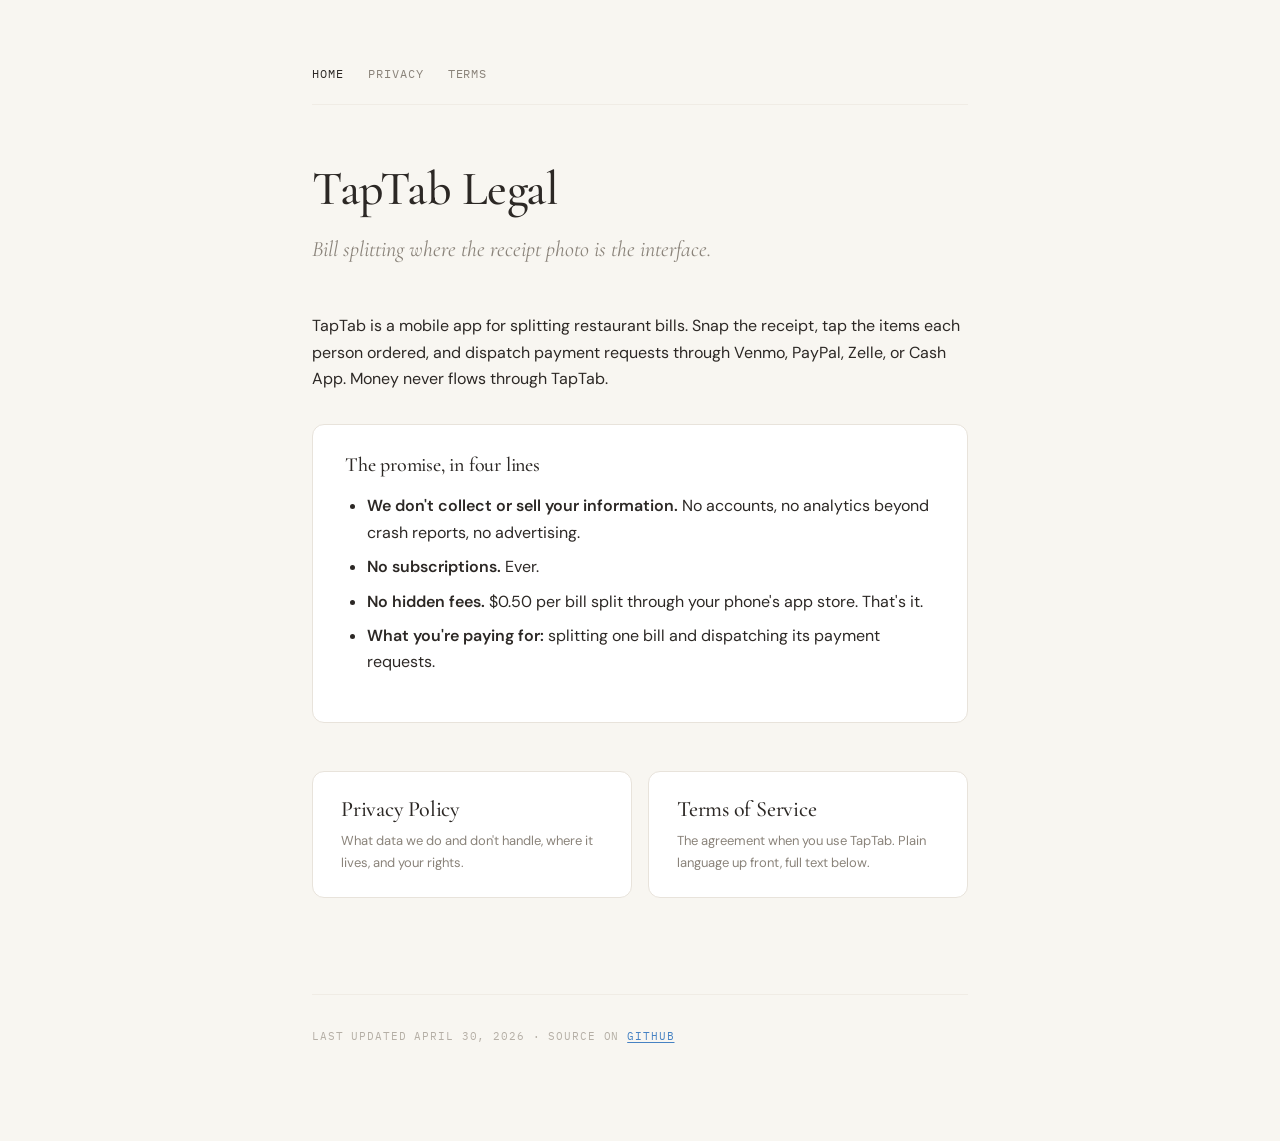
==== index.html @ 342fec5c "feat: initial site — privacy policy, terms of service, landing page Static HTML + CSS, no build step" ====
<!DOCTYPE html>
<html lang="en">
<head>
  <meta charset="UTF-8" />
  <meta name="viewport" content="width=device-width, initial-scale=1.0" />
  <title>TapTab — Legal</title>
  <meta name="description" content="Privacy policy and terms of service for TapTab — the bill-splitting app where the receipt photo is the interface." />
  <link rel="stylesheet" href="/style.css" />
</head>
<body>
  <main class="container">
    <nav class="nav">
      <a href="/" class="active">Home</a>
      <a href="/privacy">Privacy</a>
      <a href="/terms">Terms</a>
    </nav>

    <h1>TapTab Legal</h1>
    <p class="tagline">Bill splitting where the receipt photo <em>is</em> the interface.</p>

    <p>
      TapTab is a mobile app for splitting restaurant bills. Snap the receipt, tap the items each person ordered,
      and dispatch payment requests through Venmo, PayPal, Zelle, or Cash App. Money never flows through TapTab.
    </p>

    <div class="summary">
      <h2>The promise, in four lines</h2>
      <ul>
        <li><strong>We don't collect or sell your information.</strong> No accounts, no analytics beyond crash reports, no advertising.</li>
        <li><strong>No subscriptions.</strong> Ever.</li>
        <li><strong>No hidden fees.</strong> $0.50 per bill split through your phone's app store. That's it.</li>
        <li><strong>What you're paying for:</strong> splitting one bill and dispatching its payment requests.</li>
      </ul>
    </div>

    <div class="cta-row">
      <a href="/privacy" class="cta">
        <h3>Privacy Policy</h3>
        <p>What data we do and don't handle, where it lives, and your rights.</p>
      </a>
      <a href="/terms" class="cta">
        <h3>Terms of Service</h3>
        <p>The agreement when you use TapTab. Plain language up front, full text below.</p>
      </a>
    </div>

    <footer>
      Last updated April 30, 2026 · Source on <a href="https://github.com/brentlilley-lgtm/taptab-legal">GitHub</a>
    </footer>
  </main>
</body>
</html>
---- style.css ----
@import url('https://fonts.googleapis.com/css2?family=Cormorant+Garamond:wght@400;500;600&family=DM+Sans:wght@400;500;600&family=IBM+Plex+Mono:wght@300;400;500&display=swap');

:root {
  --bg: #F8F6F1;
  --card: #FFFFFF;
  --text: #2C2825;
  --text-muted: #8A837A;
  --text-light: #B5AFA6;
  --border: #E8E3DB;
  --border-light: #F0ECE5;
  --accent: #4682C3;
}

* { box-sizing: border-box; }

html, body { margin: 0; padding: 0; }

body {
  background: var(--bg);
  color: var(--text);
  font-family: 'DM Sans', system-ui, -apple-system, sans-serif;
  font-size: 16px;
  line-height: 1.65;
  -webkit-font-smoothing: antialiased;
  -moz-osx-font-smoothing: grayscale;
}

.container {
  max-width: 720px;
  margin: 0 auto;
  padding: 64px 32px 96px;
}

h1, h2, h3 {
  font-family: 'Cormorant Garamond', Georgia, serif;
  font-weight: 500;
  line-height: 1.2;
  letter-spacing: -0.01em;
}

h1 {
  font-size: 48px;
  margin: 0 0 16px;
}

h2 {
  font-size: 28px;
  margin: 56px 0 16px;
  padding-top: 16px;
  border-top: 1px solid var(--border-light);
}

h3 {
  font-size: 20px;
  margin: 32px 0 12px;
}

p { margin: 0 0 18px; }

a {
  color: var(--accent);
  text-decoration: underline;
  text-underline-offset: 2px;
  text-decoration-thickness: 1px;
}

a:hover { text-decoration-thickness: 2px; }

strong { font-weight: 600; color: var(--text); }

code {
  font-family: 'IBM Plex Mono', monospace;
  font-size: 0.875em;
  background: var(--border-light);
  padding: 2px 6px;
  border-radius: 4px;
}

ul { padding-left: 22px; margin: 0 0 18px; }
li { margin-bottom: 8px; }

table {
  width: 100%;
  border-collapse: collapse;
  margin: 16px 0;
  font-size: 14px;
}

th, td {
  padding: 10px 14px;
  text-align: left;
  border-bottom: 1px solid var(--border-light);
  vertical-align: top;
}

th {
  font-family: 'IBM Plex Mono', monospace;
  font-size: 11px;
  font-weight: 500;
  letter-spacing: 0.08em;
  text-transform: uppercase;
  color: var(--text-muted);
  background: var(--border-light);
}

.meta {
  font-family: 'IBM Plex Mono', monospace;
  font-size: 12px;
  color: var(--text-muted);
  letter-spacing: 0.04em;
  margin-bottom: 48px;
}

.summary {
  background: var(--card);
  border: 1px solid var(--border);
  border-radius: 12px;
  padding: 28px 32px;
  margin: 32px 0 48px;
}

.summary p:last-child { margin-bottom: 0; }

.summary h2:first-child {
  margin-top: 0;
  border-top: none;
  padding-top: 0;
  font-size: 20px;
}

hr {
  border: none;
  border-top: 1px solid var(--border-light);
  margin: 48px 0;
}

.nav {
  display: flex;
  gap: 24px;
  font-family: 'IBM Plex Mono', monospace;
  font-size: 12px;
  letter-spacing: 0.08em;
  text-transform: uppercase;
  margin-bottom: 56px;
  padding-bottom: 20px;
  border-bottom: 1px solid var(--border-light);
}

.nav a {
  color: var(--text-muted);
  text-decoration: none;
  transition: color 0.15s;
}

.nav a:hover, .nav a.active { color: var(--text); }

.tagline {
  font-family: 'Cormorant Garamond', serif;
  font-style: italic;
  font-size: 22px;
  color: var(--text-muted);
  margin: 0 0 48px;
  line-height: 1.4;
}

.cta-row {
  display: flex;
  gap: 16px;
  flex-wrap: wrap;
  margin: 48px 0;
}

.cta {
  flex: 1;
  min-width: 240px;
  padding: 24px 28px;
  background: var(--card);
  border: 1px solid var(--border);
  border-radius: 12px;
  text-decoration: none;
  color: var(--text);
  transition: border-color 0.15s, transform 0.15s;
}

.cta:hover {
  border-color: var(--accent);
  transform: translateY(-1px);
}

.cta h3 {
  margin: 0 0 8px;
  font-size: 22px;
}

.cta p {
  margin: 0;
  font-size: 13px;
  color: var(--text-muted);
}

footer {
  margin-top: 96px;
  padding-top: 32px;
  border-top: 1px solid var(--border-light);
  font-family: 'IBM Plex Mono', monospace;
  font-size: 11px;
  color: var(--text-light);
  letter-spacing: 0.08em;
  text-transform: uppercase;
}

@media (max-width: 640px) {
  .container { padding: 32px 20px 64px; }
  h1 { font-size: 36px; }
  h2 { font-size: 24px; }
  .nav { gap: 16px; flex-wrap: wrap; }
}
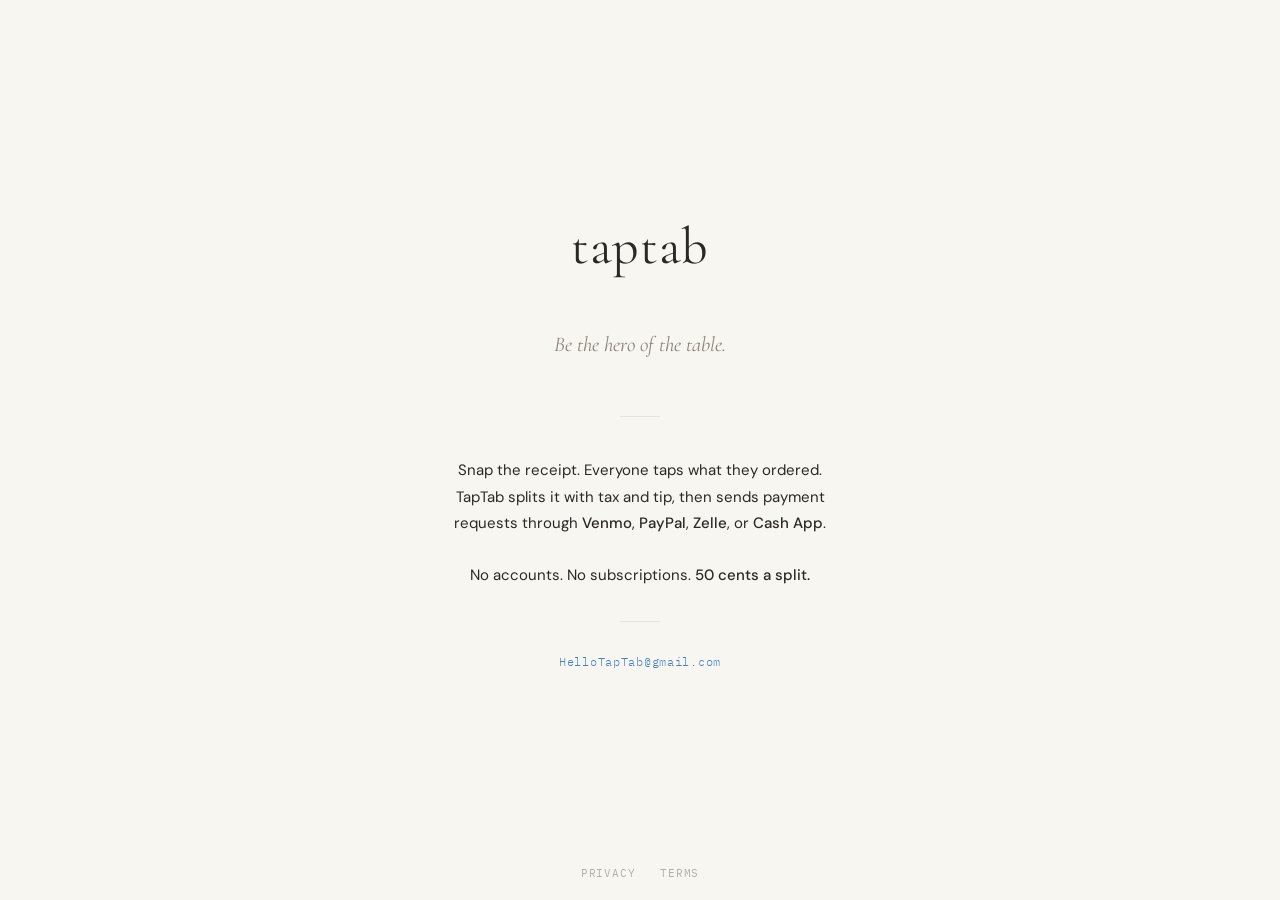
==== commit b58cfebc: "feat: replace legal landing with TapTab product landing page Simple full-viewport page with: - Logo " ====
--- a/index.html
+++ b/index.html
@@ -3,50 +3,187 @@
 <head>
   <meta charset="UTF-8" />
   <meta name="viewport" content="width=device-width, initial-scale=1.0" />
-  <title>TapTab — Legal</title>
-  <meta name="description" content="Privacy policy and terms of service for TapTab — the bill-splitting app where the receipt photo is the interface." />
-  <link rel="stylesheet" href="/style.css" />
+  <title>TapTab — Split the bill, not the vibe</title>
+  <meta name="description" content="TapTab is a mobile app for splitting restaurant bills. Snap the receipt, tap your items, send requests via Venmo, PayPal, Zelle, or Cash App. 50 cents." />
+  <link rel="preconnect" href="https://fonts.googleapis.com" />
+  <link rel="preconnect" href="https://fonts.gstatic.com" crossorigin />
+  <link href="https://fonts.googleapis.com/css2?family=Cormorant+Garamond:ital,wght@0,400;0,500;1,400;1,500&family=DM+Sans:wght@400;500&family=IBM+Plex+Mono:wght@300;400&display=swap" rel="stylesheet" />
+  <style>
+    * { margin: 0; padding: 0; box-sizing: border-box; }
+
+    body {
+      background: #F8F6F1;
+      color: #2C2825;
+      font-family: 'DM Sans', system-ui, sans-serif;
+      min-height: 100vh;
+      min-height: 100dvh;
+      display: flex;
+      flex-direction: column;
+      align-items: center;
+      justify-content: center;
+      -webkit-font-smoothing: antialiased;
+    }
+
+    .hero {
+      display: flex;
+      flex-direction: column;
+      align-items: center;
+      text-align: center;
+      padding: 64px 32px 80px;
+      max-width: 520px;
+    }
+
+    /* Logo — rendered as styled text to match the PNG exactly */
+    .logo {
+      font-family: 'Cormorant Garamond', Georgia, serif;
+      font-weight: 400;
+      font-size: 52px;
+      letter-spacing: 0.01em;
+      color: #2C2825;
+      margin-bottom: 36px;
+      user-select: none;
+    }
+
+    .tagline {
+      font-family: 'Cormorant Garamond', Georgia, serif;
+      font-style: italic;
+      font-weight: 400;
+      font-size: 21px;
+      color: #8A837A;
+      line-height: 1.45;
+      min-height: 62px;
+      display: flex;
+      align-items: center;
+      justify-content: center;
+      transition: opacity 0.5s ease;
+    }
+
+    .divider {
+      width: 40px;
+      height: 1px;
+      background: #E8E3DB;
+      margin: 40px 0;
+    }
+
+    .pitch {
+      font-size: 15px;
+      line-height: 1.75;
+      color: #2C2825;
+      max-width: 380px;
+    }
+
+    .pitch strong {
+      font-weight: 500;
+    }
+
+    .divider-sm {
+      width: 40px;
+      height: 1px;
+      background: #E8E3DB;
+      margin: 32px 0;
+    }
+
+    .contact {
+      font-family: 'IBM Plex Mono', monospace;
+      font-size: 12px;
+      font-weight: 300;
+      letter-spacing: 0.06em;
+      color: #8A837A;
+    }
+
+    .contact a {
+      color: #4682C3;
+      text-decoration: none;
+    }
+
+    .contact a:hover {
+      text-decoration: underline;
+      text-underline-offset: 2px;
+    }
+
+    footer {
+      position: fixed;
+      bottom: 0;
+      left: 0;
+      right: 0;
+      display: flex;
+      justify-content: center;
+      gap: 24px;
+      padding: 20px;
+      font-family: 'IBM Plex Mono', monospace;
+      font-size: 11px;
+      font-weight: 400;
+      letter-spacing: 0.08em;
+      text-transform: uppercase;
+    }
+
+    footer a {
+      color: #B5AFA6;
+      text-decoration: none;
+      transition: color 0.15s;
+    }
+
+    footer a:hover {
+      color: #2C2825;
+    }
+
+    @media (max-width: 480px) {
+      .logo { font-size: 42px; margin-bottom: 28px; }
+      .tagline { font-size: 18px; min-height: 52px; }
+      .pitch { font-size: 14px; }
+      .hero { padding: 48px 24px 72px; }
+    }
+  </style>
 </head>
 <body>
-  <main class="container">
-    <nav class="nav">
-      <a href="/" class="active">Home</a>
-      <a href="/privacy">Privacy</a>
-      <a href="/terms">Terms</a>
-    </nav>
 
-    <h1>TapTab Legal</h1>
-    <p class="tagline">Bill splitting where the receipt photo <em>is</em> the interface.</p>
+  <main class="hero">
+    <div class="logo">taptab</div>
 
-    <p>
-      TapTab is a mobile app for splitting restaurant bills. Snap the receipt, tap the items each person ordered,
-      and dispatch payment requests through Venmo, PayPal, Zelle, or Cash App. Money never flows through TapTab.
+    <div class="tagline" id="tagline">Be the hero of the table.</div>
+
+    <div class="divider"></div>
+
+    <p class="pitch">
+      Snap the receipt. Everyone taps what they ordered.
+      TapTab splits it with tax and tip, then sends payment
+      requests through <strong>Venmo</strong>, <strong>PayPal</strong>,
+      <strong>Zelle</strong>, or <strong>Cash App</strong>.
+      <br /><br />
+      No accounts. No subscriptions. <strong>50 cents a split.</strong>
     </p>
 
-    <div class="summary">
-      <h2>The promise, in four lines</h2>
-      <ul>
-        <li><strong>We don't collect or sell your information.</strong> No accounts, no analytics beyond crash reports, no advertising.</li>
-        <li><strong>No subscriptions.</strong> Ever.</li>
-        <li><strong>No hidden fees.</strong> $0.50 per bill split through your phone's app store. That's it.</li>
-        <li><strong>What you're paying for:</strong> splitting one bill and dispatching its payment requests.</li>
-      </ul>
+    <div class="divider-sm"></div>
+
+    <div class="contact">
+      <a href="mailto:HelloTapTab@gmail.com">HelloTapTab@gmail.com</a>
     </div>
+  </main>
 
-    <div class="cta-row">
-      <a href="/privacy" class="cta">
-        <h3>Privacy Policy</h3>
-        <p>What data we do and don't handle, where it lives, and your rights.</p>
-      </a>
-      <a href="/terms" class="cta">
-        <h3>Terms of Service</h3>
-        <p>The agreement when you use TapTab. Plain language up front, full text below.</p>
-      </a>
-    </div>
+  <footer>
+    <a href="/privacy">Privacy</a>
+    <a href="/terms">Terms</a>
+  </footer>
 
-    <footer>
-      Last updated April 30, 2026 · Source on <a href="https://github.com/brentlilley-lgtm/taptab-legal">GitHub</a>
-    </footer>
-  </main>
+  <script>
+    (function () {
+      var slogans = [
+        'Be the hero of the table.',
+        'Not all heroes wear capes, some use TapTab.',
+        'Split the tab, not the vibe.'
+      ];
+      var i = 0;
+      var el = document.getElementById('tagline');
+      setInterval(function () {
+        el.style.opacity = '0';
+        setTimeout(function () {
+          i = (i + 1) % slogans.length;
+          el.textContent = slogans[i];
+          el.style.opacity = '1';
+        }, 500);
+      }, 4000);
+    })();
+  </script>
+
 </body>
 </html>
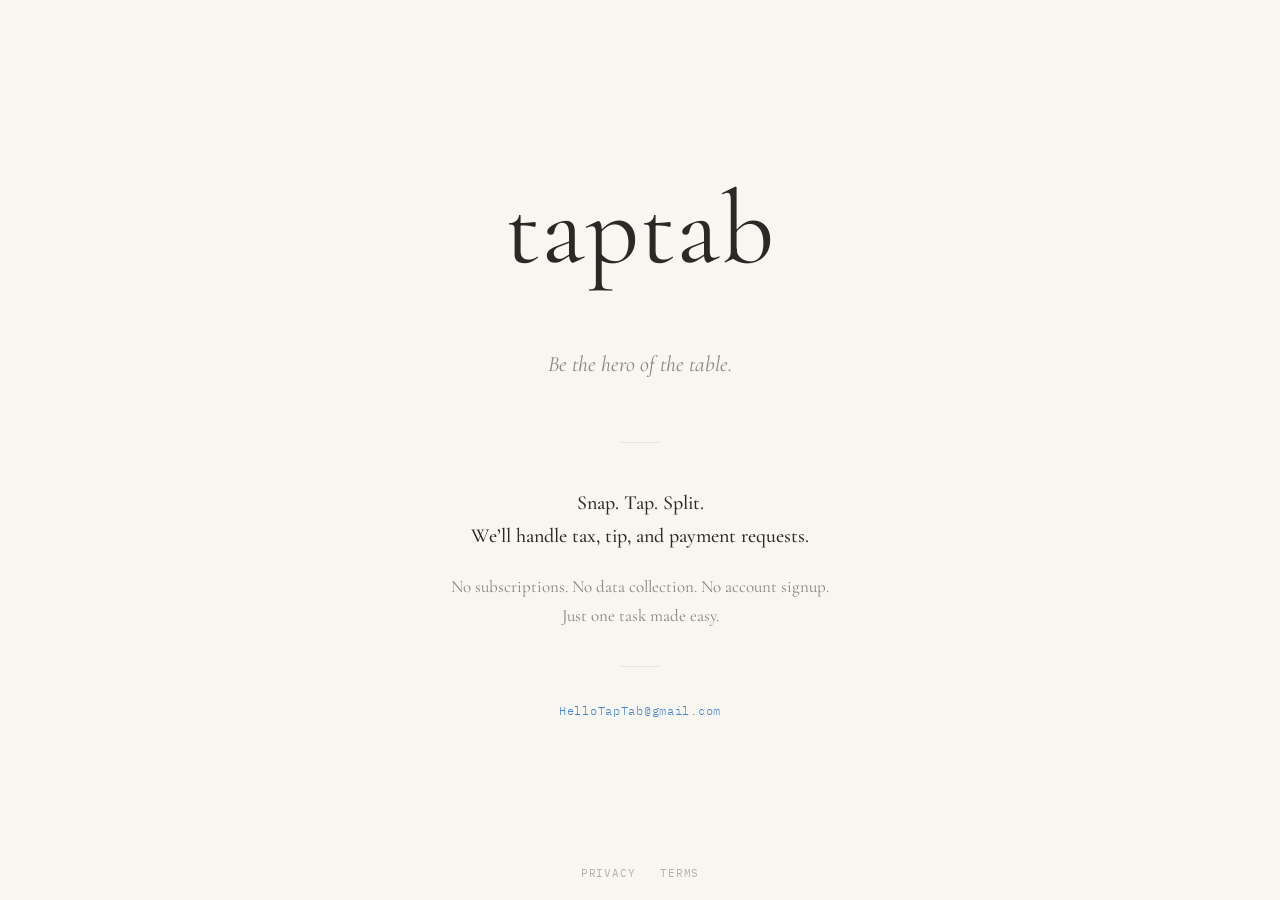
==== commit 2945fca0: "tweak: bigger logo, slower rotation (30s), new copy, more slogans - Logo 2x bigger (104px) - Tagline" ====
--- a/index.html
+++ b/index.html
@@ -30,17 +30,16 @@
       align-items: center;
       text-align: center;
       padding: 64px 32px 80px;
-      max-width: 520px;
-    }
-
-    /* Logo — rendered as styled text to match the PNG exactly */
+      max-width: 600px;
+    }
+
     .logo {
       font-family: 'Cormorant Garamond', Georgia, serif;
       font-weight: 400;
-      font-size: 52px;
+      font-size: 104px;
       letter-spacing: 0.01em;
       color: #2C2825;
-      margin-bottom: 36px;
+      margin-bottom: 40px;
       user-select: none;
     }
 
@@ -48,39 +47,47 @@
       font-family: 'Cormorant Garamond', Georgia, serif;
       font-style: italic;
       font-weight: 400;
-      font-size: 21px;
+      font-size: 22px;
       color: #8A837A;
       line-height: 1.45;
-      min-height: 62px;
+      min-height: 66px;
       display: flex;
       align-items: center;
       justify-content: center;
-      transition: opacity 0.5s ease;
+      transition: opacity 0.8s ease;
     }
 
     .divider {
       width: 40px;
       height: 1px;
       background: #E8E3DB;
-      margin: 40px 0;
+      margin: 44px 0;
     }
 
     .pitch {
-      font-size: 15px;
-      line-height: 1.75;
-      color: #2C2825;
-      max-width: 380px;
-    }
-
-    .pitch strong {
+      font-family: 'Cormorant Garamond', Georgia, serif;
       font-weight: 500;
+      font-size: 20px;
+      line-height: 1.65;
+      color: #2C2825;
+      max-width: 440px;
+    }
+
+    .pitch-secondary {
+      font-family: 'Cormorant Garamond', Georgia, serif;
+      font-weight: 400;
+      font-size: 17px;
+      line-height: 1.7;
+      color: #8A837A;
+      max-width: 420px;
+      margin-top: 20px;
     }
 
     .divider-sm {
       width: 40px;
       height: 1px;
       background: #E8E3DB;
-      margin: 32px 0;
+      margin: 36px 0;
     }
 
     .contact {
@@ -128,9 +135,10 @@
     }
 
     @media (max-width: 480px) {
-      .logo { font-size: 42px; margin-bottom: 28px; }
-      .tagline { font-size: 18px; min-height: 52px; }
-      .pitch { font-size: 14px; }
+      .logo { font-size: 72px; margin-bottom: 32px; }
+      .tagline { font-size: 19px; min-height: 56px; }
+      .pitch { font-size: 18px; }
+      .pitch-secondary { font-size: 15px; }
       .hero { padding: 48px 24px 72px; }
     }
   </style>
@@ -145,12 +153,13 @@
     <div class="divider"></div>
 
     <p class="pitch">
-      Snap the receipt. Everyone taps what they ordered.
-      TapTab splits it with tax and tip, then sends payment
-      requests through <strong>Venmo</strong>, <strong>PayPal</strong>,
-      <strong>Zelle</strong>, or <strong>Cash App</strong>.
-      <br /><br />
-      No accounts. No subscriptions. <strong>50 cents a split.</strong>
+      Snap. Tap. Split.<br />
+      We’ll handle tax, tip, and payment requests.
+    </p>
+
+    <p class="pitch-secondary">
+      No subscriptions. No data collection. No account signup.<br />
+      Just one task made easy.
     </p>
 
     <div class="divider-sm"></div>
@@ -170,7 +179,12 @@
       var slogans = [
         'Be the hero of the table.',
         'Not all heroes wear capes, some use TapTab.',
-        'Split the tab, not the vibe.'
+        'Split the tab, not the vibe.',
+        'Because math after margaritas is a bad idea.',
+        'You brought the card. We\u2019ll sort the rest.',
+        'Dinner with friends, minus the awkward part.',
+        'Fifty cents. Zero drama.',
+        'The receipt whisperer.'
       ];
       var i = 0;
       var el = document.getElementById('tagline');
@@ -180,8 +194,8 @@
           i = (i + 1) % slogans.length;
           el.textContent = slogans[i];
           el.style.opacity = '1';
-        }, 500);
-      }, 4000);
+        }, 700);
+      }, 30000);
     })();
   </script>
 
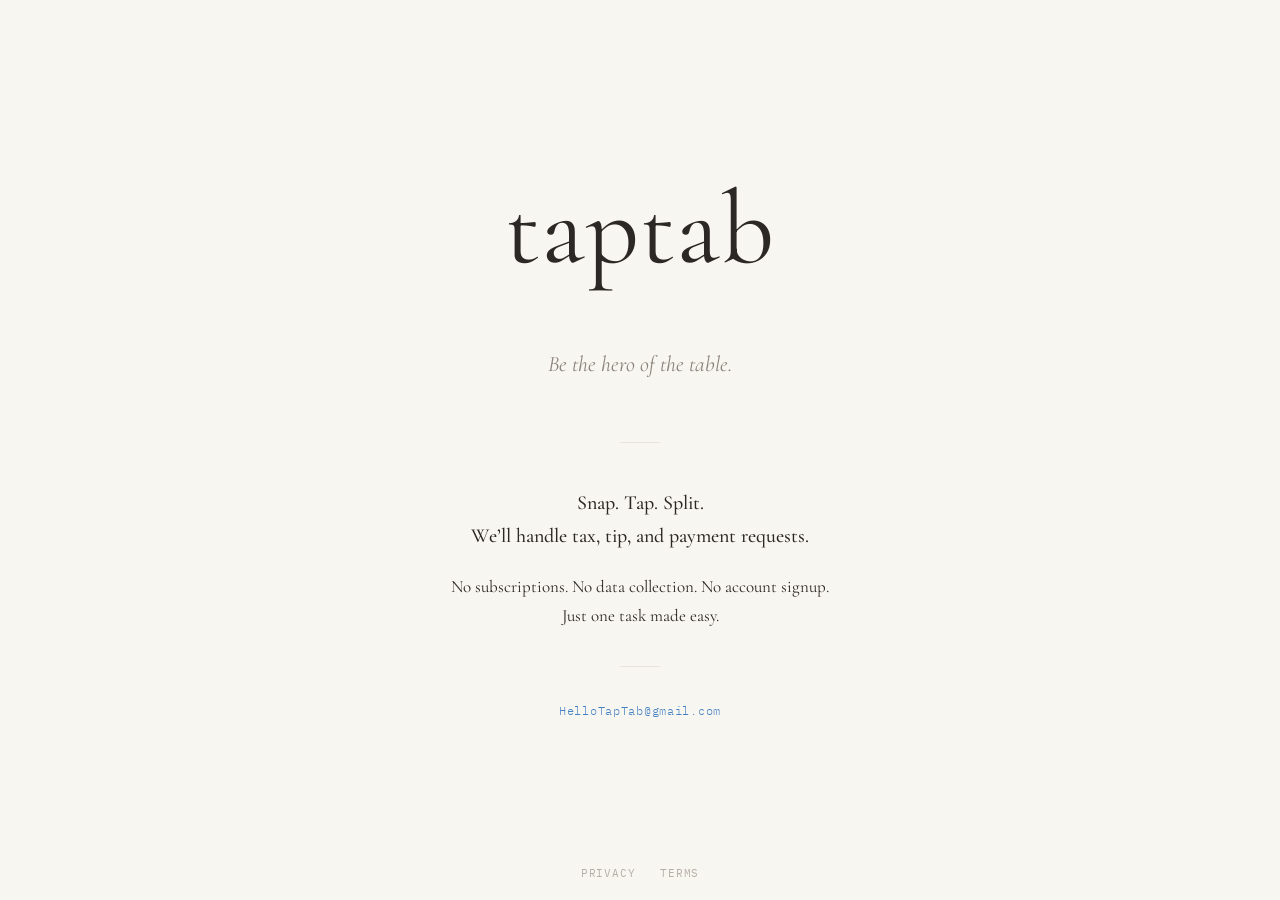
==== commit 3736b4f2: "fix: secondary ad copy color from muted gray to black (#2C2825) The pitch-secondary text was #8A837A" ====
--- a/index.html
+++ b/index.html
@@ -78,7 +78,7 @@
       font-weight: 400;
       font-size: 17px;
       line-height: 1.7;
-      color: #8A837A;
+      color: #2C2825;
       max-width: 420px;
       margin-top: 20px;
     }
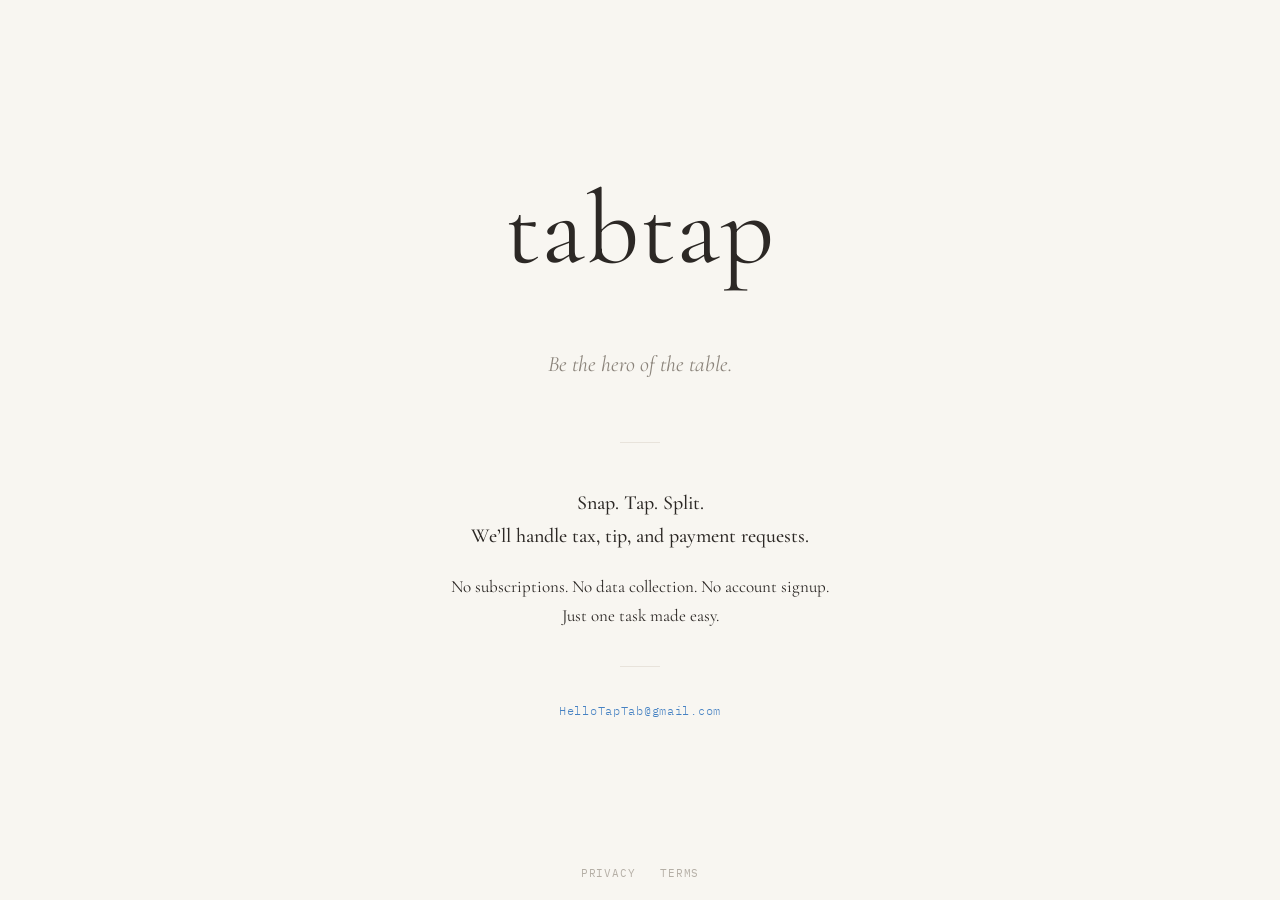
==== commit 39722e71: "brand: rename TapTab → TabTap across all website files Full text substitution: TapTab → TabTap, tapt" ====
--- a/index.html
+++ b/index.html
@@ -3,8 +3,8 @@
 <head>
   <meta charset="UTF-8" />
   <meta name="viewport" content="width=device-width, initial-scale=1.0" />
-  <title>TapTab — Split the bill, not the vibe</title>
-  <meta name="description" content="TapTab is a mobile app for splitting restaurant bills. Snap the receipt, tap your items, send requests via Venmo, PayPal, Zelle, or Cash App. 50 cents." />
+  <title>TabTap — Split the bill, not the vibe</title>
+  <meta name="description" content="TabTap is a mobile app for splitting restaurant bills. Snap the receipt, tap your items, send requests via Venmo, PayPal, Zelle, or Cash App. 50 cents." />
   <link rel="preconnect" href="https://fonts.googleapis.com" />
   <link rel="preconnect" href="https://fonts.gstatic.com" crossorigin />
   <link href="https://fonts.googleapis.com/css2?family=Cormorant+Garamond:ital,wght@0,400;0,500;1,400;1,500&family=DM+Sans:wght@400;500&family=IBM+Plex+Mono:wght@300;400&display=swap" rel="stylesheet" />
@@ -146,7 +146,7 @@
 <body>
 
   <main class="hero">
-    <div class="logo">taptab</div>
+    <div class="logo">tabtap</div>
 
     <div class="tagline" id="tagline">Be the hero of the table.</div>
 
@@ -178,7 +178,7 @@
     (function () {
       var slogans = [
         'Be the hero of the table.',
-        'Not all heroes wear capes, some use TapTab.',
+        'Not all heroes wear capes, some use TabTap.',
         'Split the tab, not the vibe.',
         'Because math after margaritas is a bad idea.',
         'You brought the card. We\u2019ll sort the rest.',
